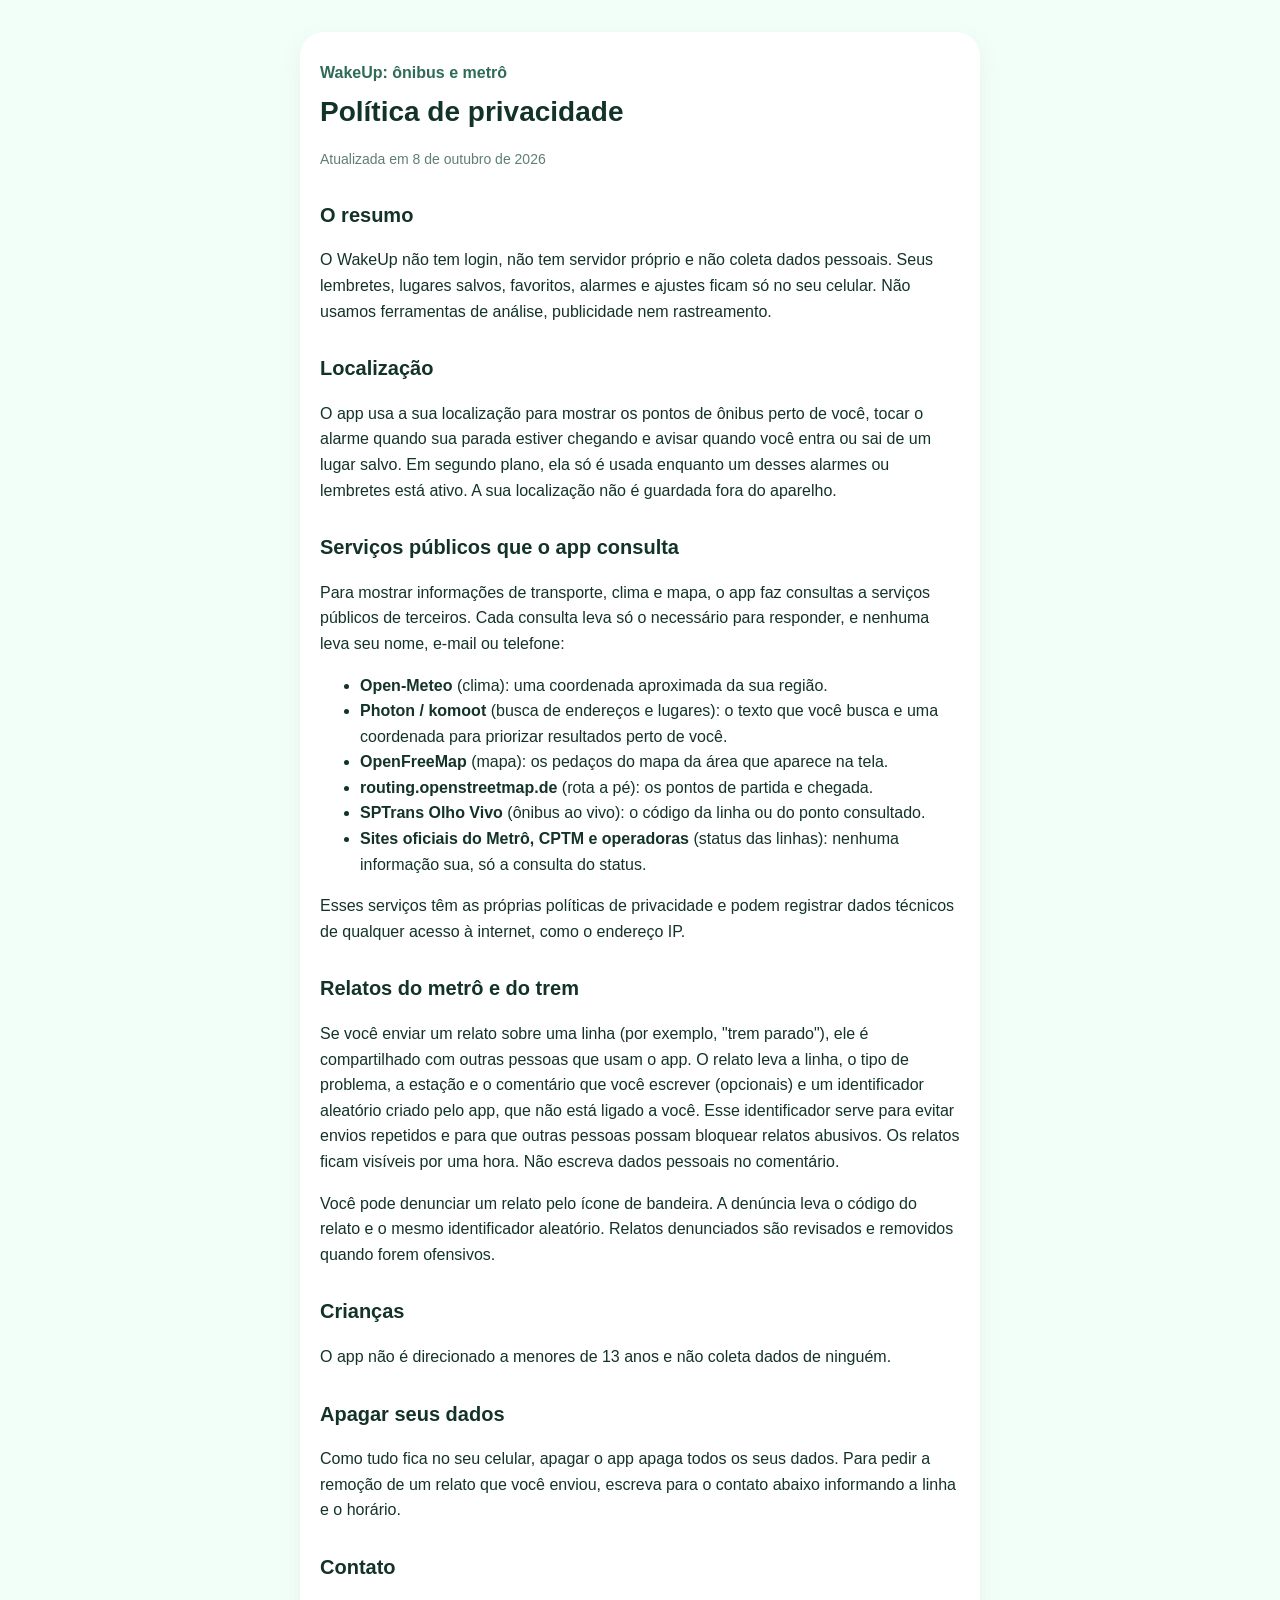
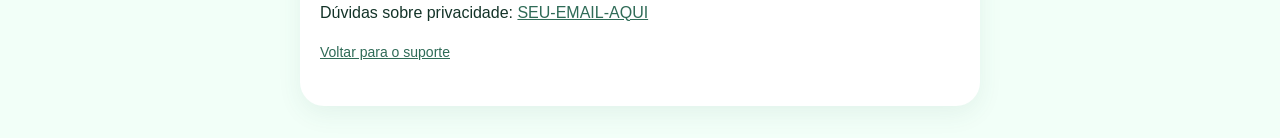
==== privacidade.html @ 22a452d2 "Site do WakeUp: suporte e politica de privacidade" ====
<!doctype html>
<!--
  POLÍTICA DE PRIVACIDADE DO WAKEUP
  A Apple exige um link público pra isso (campo "Privacy Policy URL" na App Store Connect), mesmo
  que o app não colete nada. Esta página é publicada no GitHub Pages junto com a de suporte.
  Se o app passar a mandar algum dado novo pra internet, ESTA página precisa ser atualizada, e o
  questionário de privacidade da App Store Connect também.
-->
<html lang="pt-BR">
<head>
  <meta charset="utf-8">
  <meta name="viewport" content="width=device-width, initial-scale=1">
  <title>WakeUp: Privacidade</title>
  <link rel="stylesheet" href="estilo.css">
</head>
<body>
  <main>
    <p class="eyebrow">WakeUp: ônibus e metrô</p>
    <h1>Política de privacidade</h1>
    <p class="muted">Atualizada em 8 de outubro de 2026</p>

    <h2>O resumo</h2>
    <p>O WakeUp não tem login, não tem servidor próprio e não coleta dados pessoais. Seus lembretes,
      lugares salvos, favoritos, alarmes e ajustes ficam só no seu celular. Não usamos ferramentas de
      análise, publicidade nem rastreamento.</p>

    <h2>Localização</h2>
    <p>O app usa a sua localização para mostrar os pontos de ônibus perto de você, tocar o alarme
      quando sua parada estiver chegando e avisar quando você entra ou sai de um lugar salvo. Em
      segundo plano, ela só é usada enquanto um desses alarmes ou lembretes está ativo. A sua
      localização não é guardada fora do aparelho.</p>

    <h2>Serviços públicos que o app consulta</h2>
    <p>Para mostrar informações de transporte, clima e mapa, o app faz consultas a serviços públicos
      de terceiros. Cada consulta leva só o necessário para responder, e nenhuma leva seu nome, e-mail
      ou telefone:</p>
    <ul>
      <li><strong>Open-Meteo</strong> (clima): uma coordenada aproximada da sua região.</li>
      <li><strong>Photon / komoot</strong> (busca de endereços e lugares): o texto que você busca e uma
        coordenada para priorizar resultados perto de você.</li>
      <li><strong>OpenFreeMap</strong> (mapa): os pedaços do mapa da área que aparece na tela.</li>
      <li><strong>routing.openstreetmap.de</strong> (rota a pé): os pontos de partida e chegada.</li>
      <li><strong>SPTrans Olho Vivo</strong> (ônibus ao vivo): o código da linha ou do ponto consultado.</li>
      <li><strong>Sites oficiais do Metrô, CPTM e operadoras</strong> (status das linhas): nenhuma
        informação sua, só a consulta do status.</li>
    </ul>
    <p>Esses serviços têm as próprias políticas de privacidade e podem registrar dados técnicos de
      qualquer acesso à internet, como o endereço IP.</p>

    <h2>Relatos do metrô e do trem</h2>
    <p>Se você enviar um relato sobre uma linha (por exemplo, "trem parado"), ele é compartilhado com
      outras pessoas que usam o app. O relato leva a linha, o tipo de problema, a estação e o
      comentário que você escrever (opcionais) e um identificador aleatório criado pelo app, que não
      está ligado a você. Esse identificador serve para evitar envios repetidos e para que outras
      pessoas possam bloquear relatos abusivos. Os relatos ficam visíveis por uma hora. Não escreva
      dados pessoais no comentário.</p>
    <p>Você pode denunciar um relato pelo ícone de bandeira. A denúncia leva o código do relato e o
      mesmo identificador aleatório. Relatos denunciados são revisados e removidos quando forem
      ofensivos.</p>

    <h2>Crianças</h2>
    <p>O app não é direcionado a menores de 13 anos e não coleta dados de ninguém.</p>

    <h2>Apagar seus dados</h2>
    <p>Como tudo fica no seu celular, apagar o app apaga todos os seus dados. Para pedir a remoção de
      um relato que você enviou, escreva para o contato abaixo informando a linha e o horário.</p>

    <h2>Contato</h2>
    <p>Dúvidas sobre privacidade: <a href="mailto:SEU-EMAIL-AQUI">SEU-EMAIL-AQUI</a></p>

    <p class="muted"><a href="index.html">Voltar para o suporte</a></p>
  </main>
</body>
</html>
---- estilo.css ----
/* Mesma paleta "Menta" do app (constants/themes.ts), pra página parecer parte dele. */
:root {
  --bg: #F2FFF8;
  --card: #FFFFFF;
  --ink: #133328;
  --muted: #5F7F74;
  --forest: #2F6B57;
}
* { box-sizing: border-box; }
body {
  margin: 0;
  background: var(--bg);
  color: var(--ink);
  font: 16px/1.6 -apple-system, BlinkMacSystemFont, "Segoe UI", Roboto, sans-serif;
}
main {
  max-width: 680px;
  margin: 32px auto;
  padding: 28px 20px;
  background: var(--card);
  border-radius: 24px;
  box-shadow: 0 8px 24px rgba(47, 107, 87, 0.08);
}
@media (max-width: 720px) { main { margin: 0; border-radius: 0; } }
h1 { margin: 4px 0 8px; font-size: 28px; }
h2 { margin-top: 28px; font-size: 20px; }
h3 { margin-bottom: 4px; font-size: 16px; }
a { color: var(--forest); }
.eyebrow { margin: 0; color: var(--forest); font-weight: 600; }
.muted { color: var(--muted); font-size: 14px; }
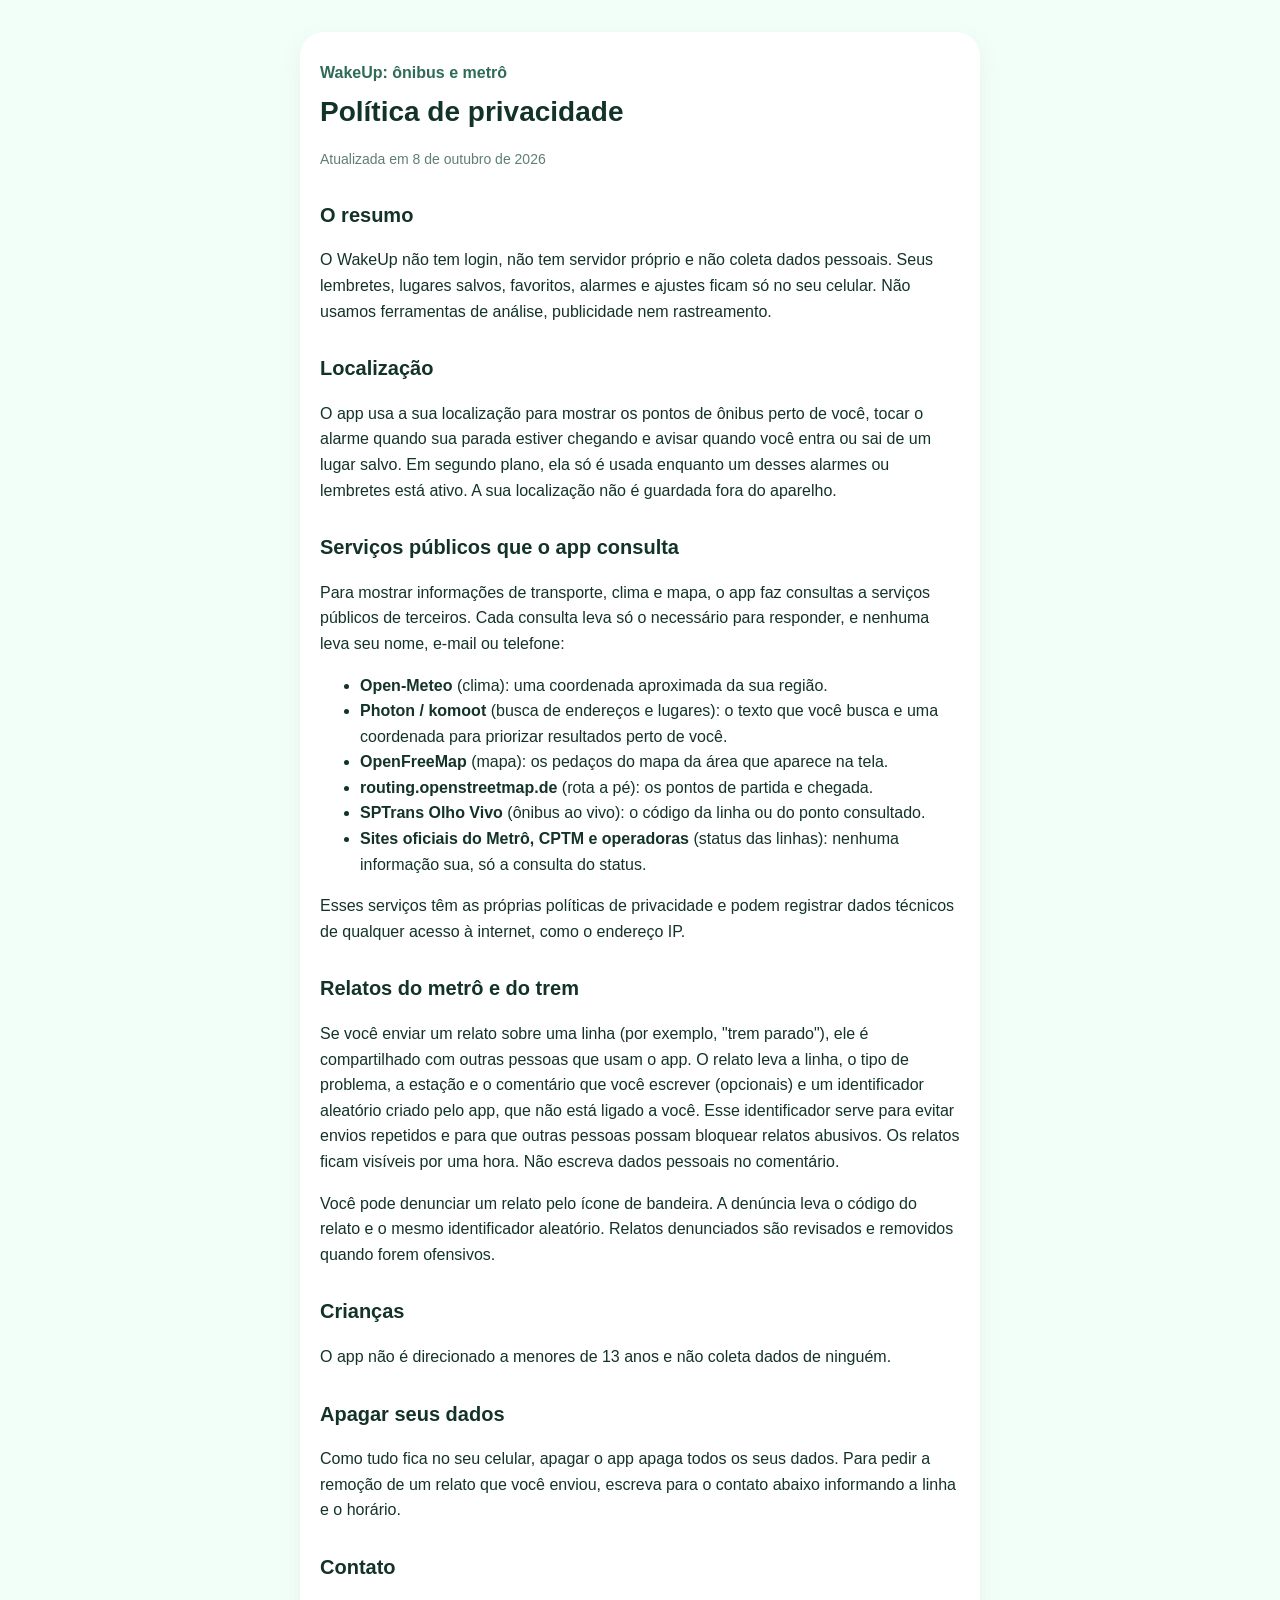
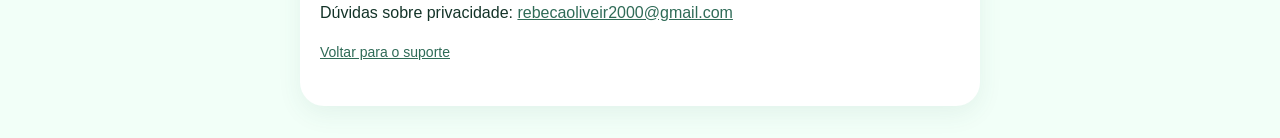
==== commit 32f43901: "E-mail de contato" ====
--- a/privacidade.html
+++ b/privacidade.html
@@ -66,7 +66,7 @@
       um relato que você enviou, escreva para o contato abaixo informando a linha e o horário.</p>
 
     <h2>Contato</h2>
-    <p>Dúvidas sobre privacidade: <a href="mailto:SEU-EMAIL-AQUI">SEU-EMAIL-AQUI</a></p>
+    <p>Dúvidas sobre privacidade: <a href="mailto:rebecaoliveir2000@gmail.com">rebecaoliveir2000@gmail.com</a></p>
 
     <p class="muted"><a href="index.html">Voltar para o suporte</a></p>
   </main>
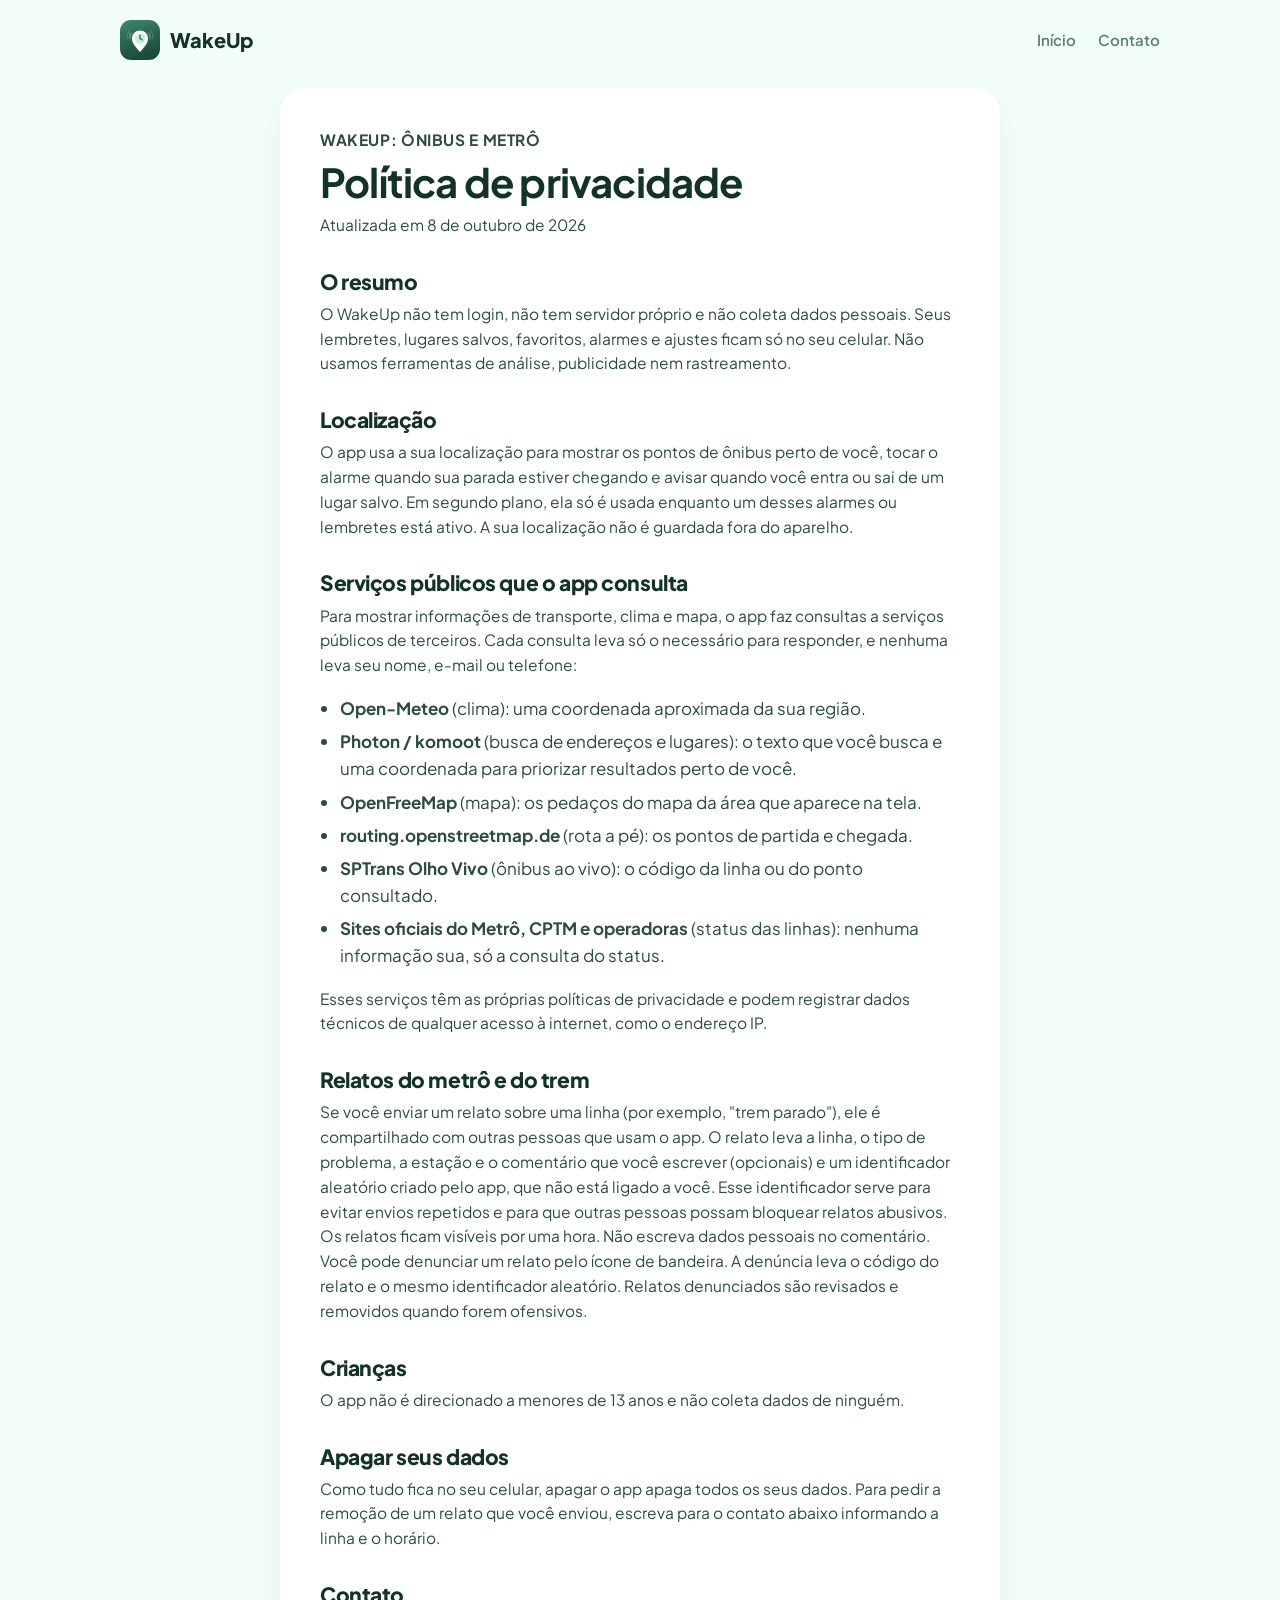
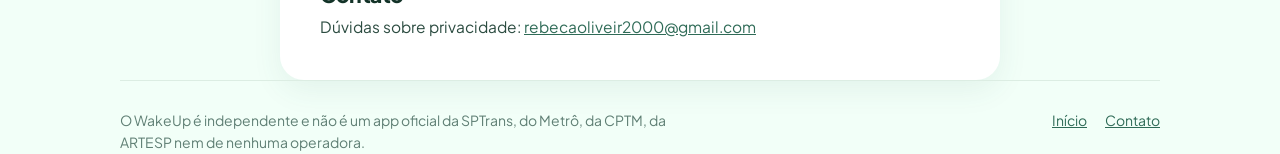
==== commit c7f0f32d: "Landing page nova" ====
--- a/privacidade.html
+++ b/privacidade.html
@@ -11,10 +11,19 @@
   <meta charset="utf-8">
   <meta name="viewport" content="width=device-width, initial-scale=1">
   <title>WakeUp: Privacidade</title>
+  <link rel="icon" href="icone.png">
+  <link rel="preconnect" href="https://fonts.googleapis.com">
+  <link rel="preconnect" href="https://fonts.gstatic.com" crossorigin>
+  <link href="https://fonts.googleapis.com/css2?family=Plus+Jakarta+Sans:wght@400;600;700;800&display=swap" rel="stylesheet">
   <link rel="stylesheet" href="estilo.css">
 </head>
 <body>
-  <main>
+  <header class="wrap nav">
+    <a class="brand" href="index.html"><img src="icone.png" alt="">WakeUp</a>
+    <nav class="nav-links"><a href="index.html">Início</a><a href="index.html#contato">Contato</a></nav>
+  </header>
+  <main class="wrap doc">
+    <div class="card">
     <p class="eyebrow">WakeUp: ônibus e metrô</p>
     <h1>Política de privacidade</h1>
     <p class="muted">Atualizada em 8 de outubro de 2026</p>
@@ -68,7 +77,13 @@
     <h2>Contato</h2>
     <p>Dúvidas sobre privacidade: <a href="mailto:rebecaoliveir2000@gmail.com">rebecaoliveir2000@gmail.com</a></p>
 
-    <p class="muted"><a href="index.html">Voltar para o suporte</a></p>
+    </div>
   </main>
+  <footer class="wrap">
+    <div class="foot">
+      <p>O WakeUp é independente e não é um app oficial da SPTrans, do Metrô, da CPTM, da ARTESP nem de nenhuma operadora.</p>
+      <nav><a href="index.html">Início</a><a href="index.html#contato">Contato</a></nav>
+    </div>
+  </footer>
 </body>
 </html>
--- a/estilo.css
+++ b/estilo.css
@@ -1,30 +1,197 @@
-/* Mesma paleta "Menta" do app (constants/themes.ts), pra página parecer parte dele. */
+/*
+ * SITE DO WAKEUP (landing + privacidade)
+ * Mesma identidade do app: paleta "Menta" (constants/themes.ts), fonte Plus Jakarta Sans,
+ * cards brancos com sombra suave e raio 24, botões em pílula, floresta só pras ações.
+ */
 :root {
-  --bg: #F2FFF8;
-  --card: #FFFFFF;
+  --mist: #F2FFF8;
+  --sky: #E7F0FF;
+  --mint: #C8F0D6;
+  --mint-strong: #9FDDBA;
+  --forest: #2F6B57;
+  --forest-dark: #1D4A3B;
   --ink: #133328;
   --muted: #5F7F74;
-  --forest: #2F6B57;
+  --card: #FFFFFF;
+  --border: #DCEDE3;
+  --shadow: 0 10px 30px rgba(47, 107, 87, 0.08);
 }
+
 * { box-sizing: border-box; }
+html { scroll-behavior: smooth; }
 body {
   margin: 0;
-  background: var(--bg);
+  background: var(--mist);
   color: var(--ink);
-  font: 16px/1.6 -apple-system, BlinkMacSystemFont, "Segoe UI", Roboto, sans-serif;
+  font: 17px/1.6 'Plus Jakarta Sans', -apple-system, BlinkMacSystemFont, 'Segoe UI', sans-serif;
+  -webkit-font-smoothing: antialiased;
 }
-main {
-  max-width: 680px;
-  margin: 32px auto;
-  padding: 28px 20px;
+a { color: var(--forest); }
+img, svg { display: block; }
+
+.wrap { max-width: 1080px; margin: 0 auto; padding: 0 20px; }
+
+/* ── Topo ── */
+.nav {
+  display: flex;
+  align-items: center;
+  justify-content: space-between;
+  padding-top: 20px;
+  padding-bottom: 20px;
+}
+.brand { display: flex; align-items: center; gap: 10px; font-weight: 800; font-size: 20px; color: var(--ink); text-decoration: none; }
+.brand img { width: 40px; height: 40px; border-radius: 11px; }
+.nav-links { display: flex; gap: 22px; }
+.nav-links a { color: var(--muted); text-decoration: none; font-weight: 600; font-size: 15px; }
+.nav-links a:hover { color: var(--forest); }
+
+/* ── Hero ── */
+.hero {
+  display: grid;
+  grid-template-columns: 1.05fr 1fr;
+  gap: 48px;
+  align-items: center;
+  padding-top: 40px;
+  padding-bottom: 72px;
+}
+.pill {
+  display: inline-flex;
+  align-items: center;
+  gap: 8px;
+  padding: 6px 14px;
+  border-radius: 999px;
+  background: var(--mint);
+  color: var(--forest);
+  font-weight: 700;
+  font-size: 14px;
+}
+.hero h1 {
+  margin: 18px 0 16px;
+  font-size: clamp(36px, 5.4vw, 58px);
+  line-height: 1.06;
+  letter-spacing: -0.03em;
+  font-weight: 800;
+}
+.hero h1 em { font-style: normal; color: var(--forest); }
+.hero p.lead { margin: 0 0 28px; font-size: 19px; color: var(--muted); max-width: 30em; }
+.actions { display: flex; flex-wrap: wrap; gap: 12px; }
+.btn {
+  display: inline-flex;
+  align-items: center;
+  gap: 10px;
+  padding: 14px 24px;
+  border-radius: 999px;
+  font-weight: 700;
+  text-decoration: none;
+  font-size: 16px;
+  transition: transform 0.15s ease;
+}
+.btn:hover { transform: translateY(-1px); }
+.btn svg { width: 20px; height: 20px; }
+.btn-primary { background: var(--forest); color: #fff; }
+.btn-ghost { background: var(--card); color: var(--forest); box-shadow: var(--shadow); }
+.note { margin-top: 14px; font-size: 14px; color: var(--muted); }
+
+/* Cena em pixel art: o SVG é montado pelo script a partir dos sprites em texto. */
+.scene {
+  border-radius: 28px;
+  overflow: hidden;
+  box-shadow: var(--shadow);
+  background: var(--sky);
+  aspect-ratio: 96 / 64;
+}
+.scene svg { width: 100%; height: 100%; image-rendering: pixelated; shape-rendering: crispEdges; }
+
+/* Ônibus e nuvens andam "em saltos" (steps), como no app, que anima a 10 fps. */
+.drive { animation: drive 9s steps(90) infinite; animation-delay: -3.5s; } /* começa já no meio da rua */
+@keyframes drive { from { transform: translateX(-20px); } to { transform: translateX(100px); } }
+.drift { animation: drift 30s steps(60) infinite; animation-delay: -8s; }
+@keyframes drift { from { transform: translateX(-30px); } to { transform: translateX(100px); } }
+@media (prefers-reduced-motion: reduce) { .drive, .drift { animation: none; } }
+
+/* ── Seções ── */
+section { padding: 64px 0; }
+.eyebrow { margin: 0 0 8px; color: var(--forest); font-weight: 700; font-size: 14px; letter-spacing: 0.04em; text-transform: uppercase; }
+h2 { margin: 0 0 12px; font-size: clamp(28px, 3.6vw, 38px); line-height: 1.15; letter-spacing: -0.02em; font-weight: 800; }
+.sub { margin: 0 0 36px; color: var(--muted); max-width: 36em; }
+
+.grid { display: grid; grid-template-columns: repeat(3, 1fr); gap: 18px; }
+.card {
   background: var(--card);
   border-radius: 24px;
-  box-shadow: 0 8px 24px rgba(47, 107, 87, 0.08);
+  padding: 26px;
+  box-shadow: var(--shadow);
 }
-@media (max-width: 720px) { main { margin: 0; border-radius: 0; } }
-h1 { margin: 4px 0 8px; font-size: 28px; }
-h2 { margin-top: 28px; font-size: 20px; }
-h3 { margin-bottom: 4px; font-size: 16px; }
-a { color: var(--forest); }
-.eyebrow { margin: 0; color: var(--forest); font-weight: 600; }
+.card h3 { margin: 16px 0 6px; font-size: 18px; font-weight: 700; }
+.card p { margin: 0; color: var(--muted); font-size: 15.5px; }
+.icon {
+  width: 48px;
+  height: 48px;
+  border-radius: 15px;
+  display: grid;
+  place-items: center;
+  background: var(--mint);
+  color: var(--forest);
+}
+.icon svg { width: 24px; height: 24px; }
+.icon.sky { background: var(--sky); }
+
+/* Faixa de privacidade: o único bloco escuro da página, pra marcar a promessa principal. */
+.band {
+  background: var(--forest);
+  color: #fff;
+  border-radius: 32px;
+  padding: 48px;
+  display: grid;
+  grid-template-columns: 1.2fr 1fr;
+  gap: 40px;
+  align-items: center;
+}
+.band .eyebrow { color: var(--mint-strong); }
+.band p { color: #D6EFE2; margin: 0; }
+.checks { list-style: none; margin: 0; padding: 0; display: grid; gap: 14px; }
+.checks li { display: flex; gap: 12px; align-items: center; font-weight: 600; }
+.checks svg { width: 22px; height: 22px; flex: none; color: var(--mint-strong); }
+
+/* Perguntas: <details> abre e fecha sem nenhum JavaScript. */
+.faq { display: grid; gap: 12px; max-width: 760px; }
+.faq details { background: var(--card); border-radius: 20px; padding: 20px 24px; box-shadow: var(--shadow); }
+.faq summary { cursor: pointer; font-weight: 700; list-style: none; display: flex; justify-content: space-between; gap: 16px; }
+.faq summary::-webkit-details-marker { display: none; }
+.faq summary::after { content: '+'; color: var(--forest); font-size: 22px; line-height: 1; }
+.faq details[open] summary::after { content: '−'; }
+.faq details p { margin: 12px 0 0; color: var(--muted); }
+
+.contact { text-align: center; }
+.contact .card { max-width: 640px; margin: 0 auto; padding: 44px 28px; }
+.contact .sub { margin: 0 auto 26px; }
+
+/* ── Rodapé ── */
+footer { padding-top: 40px; padding-bottom: 56px; color: var(--muted); font-size: 14px; }
+.foot { display: flex; flex-wrap: wrap; justify-content: space-between; gap: 16px; border-top: 1px solid var(--border); padding-top: 28px; }
+.foot p { margin: 0; max-width: 40em; }
+.foot nav { display: flex; gap: 18px; }
+
+/* ── Página de texto (privacidade) ── */
+.doc { max-width: 760px; margin: 8px auto 0; }
+.doc .card { padding: 40px; }
+.doc h1 { margin: 6px 0 8px; line-height: 1.15; font-size: clamp(30px, 4vw, 40px); letter-spacing: -0.02em; }
+.doc h2 { font-size: 21px; margin: 32px 0 8px; }
+.doc p, .doc li { color: #2C4C41; }
+.doc ul { padding-left: 20px; }
+.doc li { margin-bottom: 6px; }
 .muted { color: var(--muted); font-size: 14px; }
+
+/* ── Celular ── */
+@media (max-width: 860px) {
+  .hero, .band { grid-template-columns: minmax(0, 1fr); }
+  .hero { padding-top: 16px; padding-bottom: 48px; gap: 32px; }
+  .grid { grid-template-columns: minmax(0, 1fr); }
+  .band { padding: 32px 24px; }
+  .nav-links { display: none; }
+  section { padding: 44px 0; }
+  .doc .card { padding: 28px 20px; }
+}
+@media (min-width: 861px) and (max-width: 1000px) {
+  .grid { grid-template-columns: repeat(2, 1fr); }
+}
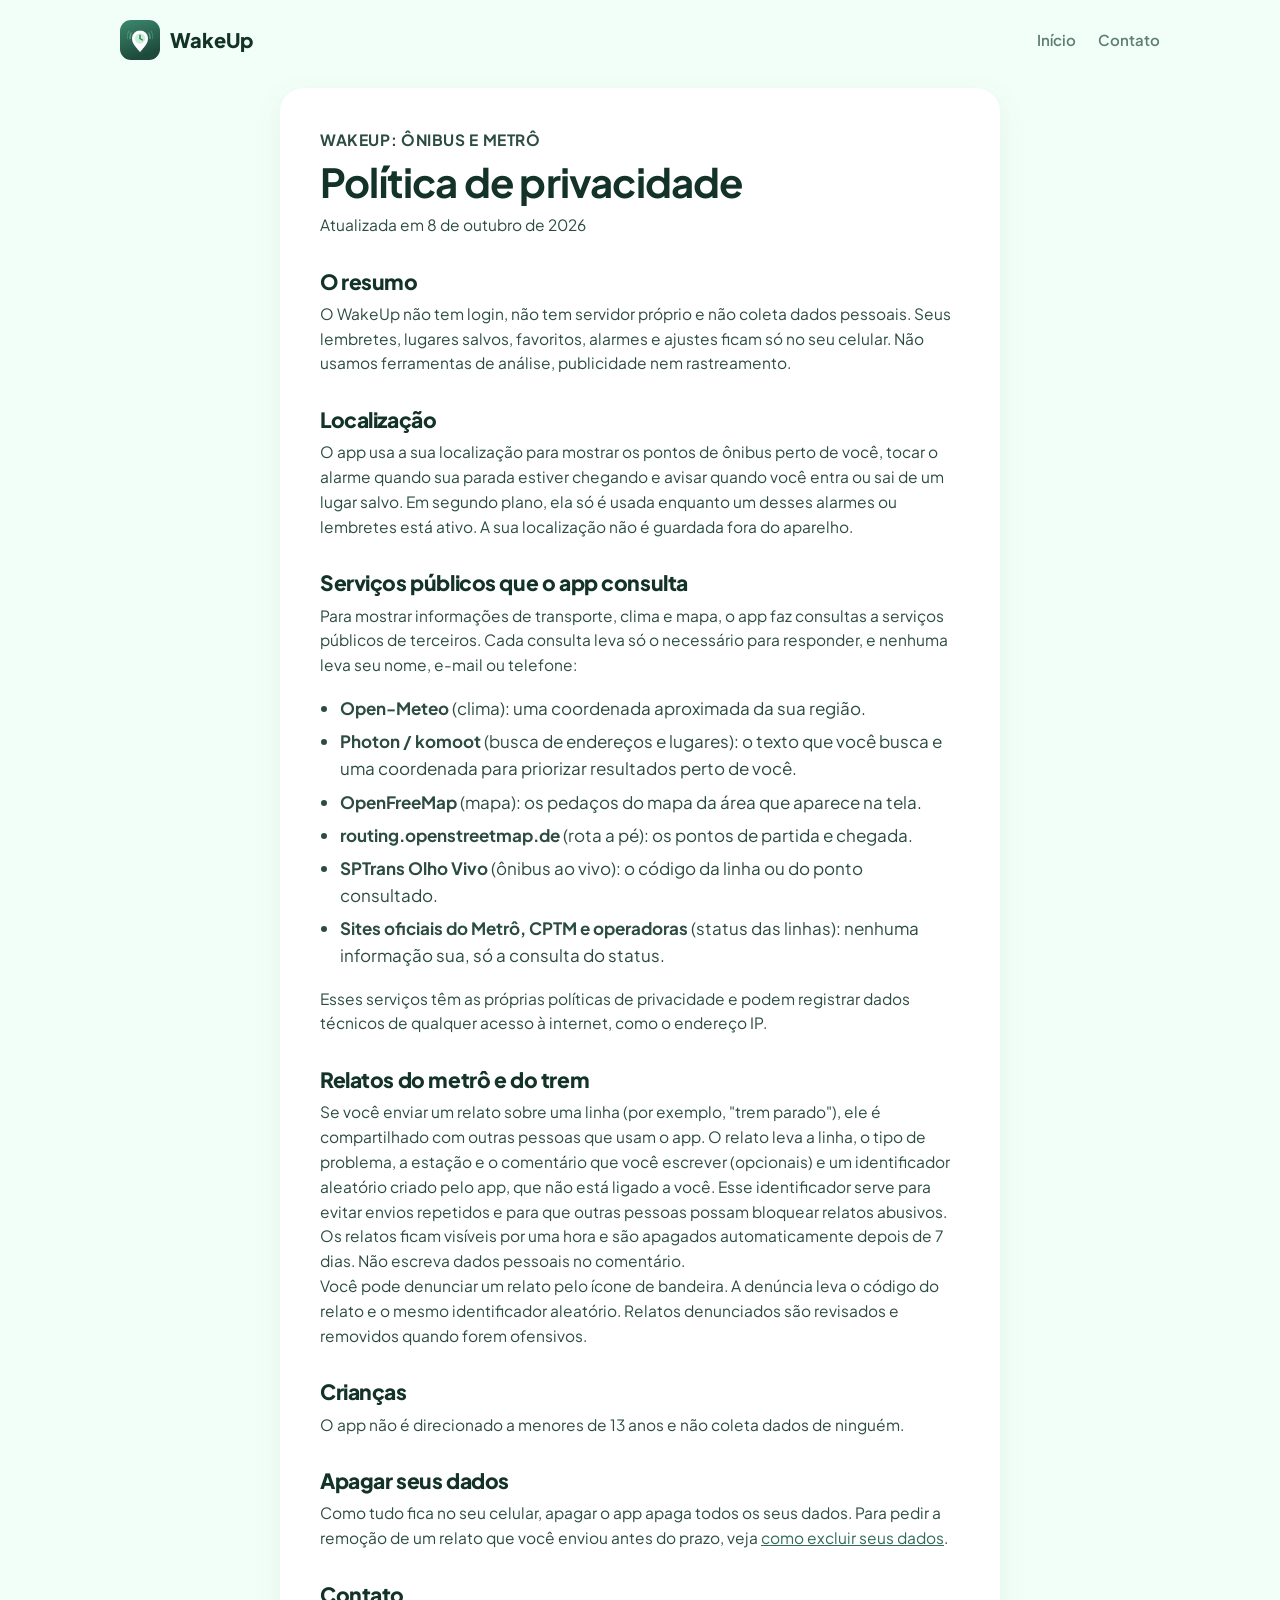
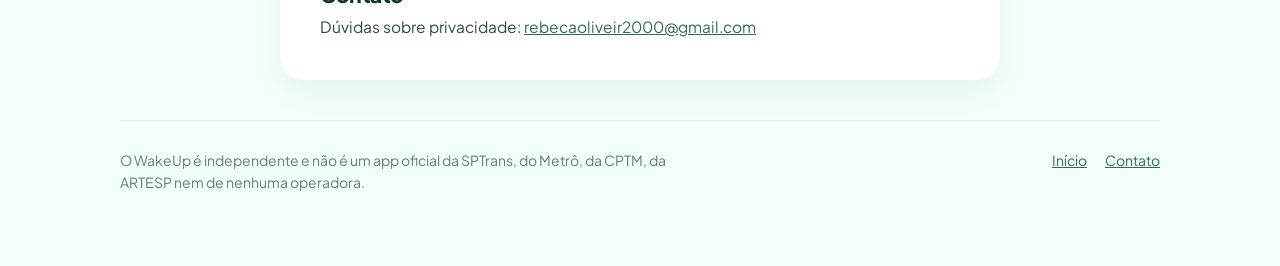
==== commit a06321f2: "Pagina de exclusao de dados" ====
--- a/privacidade.html
+++ b/privacidade.html
@@ -61,7 +61,7 @@
       outras pessoas que usam o app. O relato leva a linha, o tipo de problema, a estação e o
       comentário que você escrever (opcionais) e um identificador aleatório criado pelo app, que não
       está ligado a você. Esse identificador serve para evitar envios repetidos e para que outras
-      pessoas possam bloquear relatos abusivos. Os relatos ficam visíveis por uma hora. Não escreva
+      pessoas possam bloquear relatos abusivos. Os relatos ficam visíveis por uma hora e são apagados automaticamente depois de 7 dias. Não escreva
       dados pessoais no comentário.</p>
     <p>Você pode denunciar um relato pelo ícone de bandeira. A denúncia leva o código do relato e o
       mesmo identificador aleatório. Relatos denunciados são revisados e removidos quando forem
@@ -72,7 +72,7 @@
 
     <h2>Apagar seus dados</h2>
     <p>Como tudo fica no seu celular, apagar o app apaga todos os seus dados. Para pedir a remoção de
-      um relato que você enviou, escreva para o contato abaixo informando a linha e o horário.</p>
+      um relato que você enviou antes do prazo, veja <a href="excluir-dados.html">como excluir seus dados</a>.</p>
 
     <h2>Contato</h2>
     <p>Dúvidas sobre privacidade: <a href="mailto:rebecaoliveir2000@gmail.com">rebecaoliveir2000@gmail.com</a></p>
--- a/estilo.css
+++ b/estilo.css
@@ -167,7 +167,7 @@
 .contact .sub { margin: 0 auto 26px; }
 
 /* ── Rodapé ── */
-footer { padding-top: 40px; padding-bottom: 56px; color: var(--muted); font-size: 14px; }
+footer.wrap { padding-top: 40px; padding-bottom: 72px; color: var(--muted); font-size: 14px; }
 .foot { display: flex; flex-wrap: wrap; justify-content: space-between; gap: 16px; border-top: 1px solid var(--border); padding-top: 28px; }
 .foot p { margin: 0; max-width: 40em; }
 .foot nav { display: flex; gap: 18px; }
